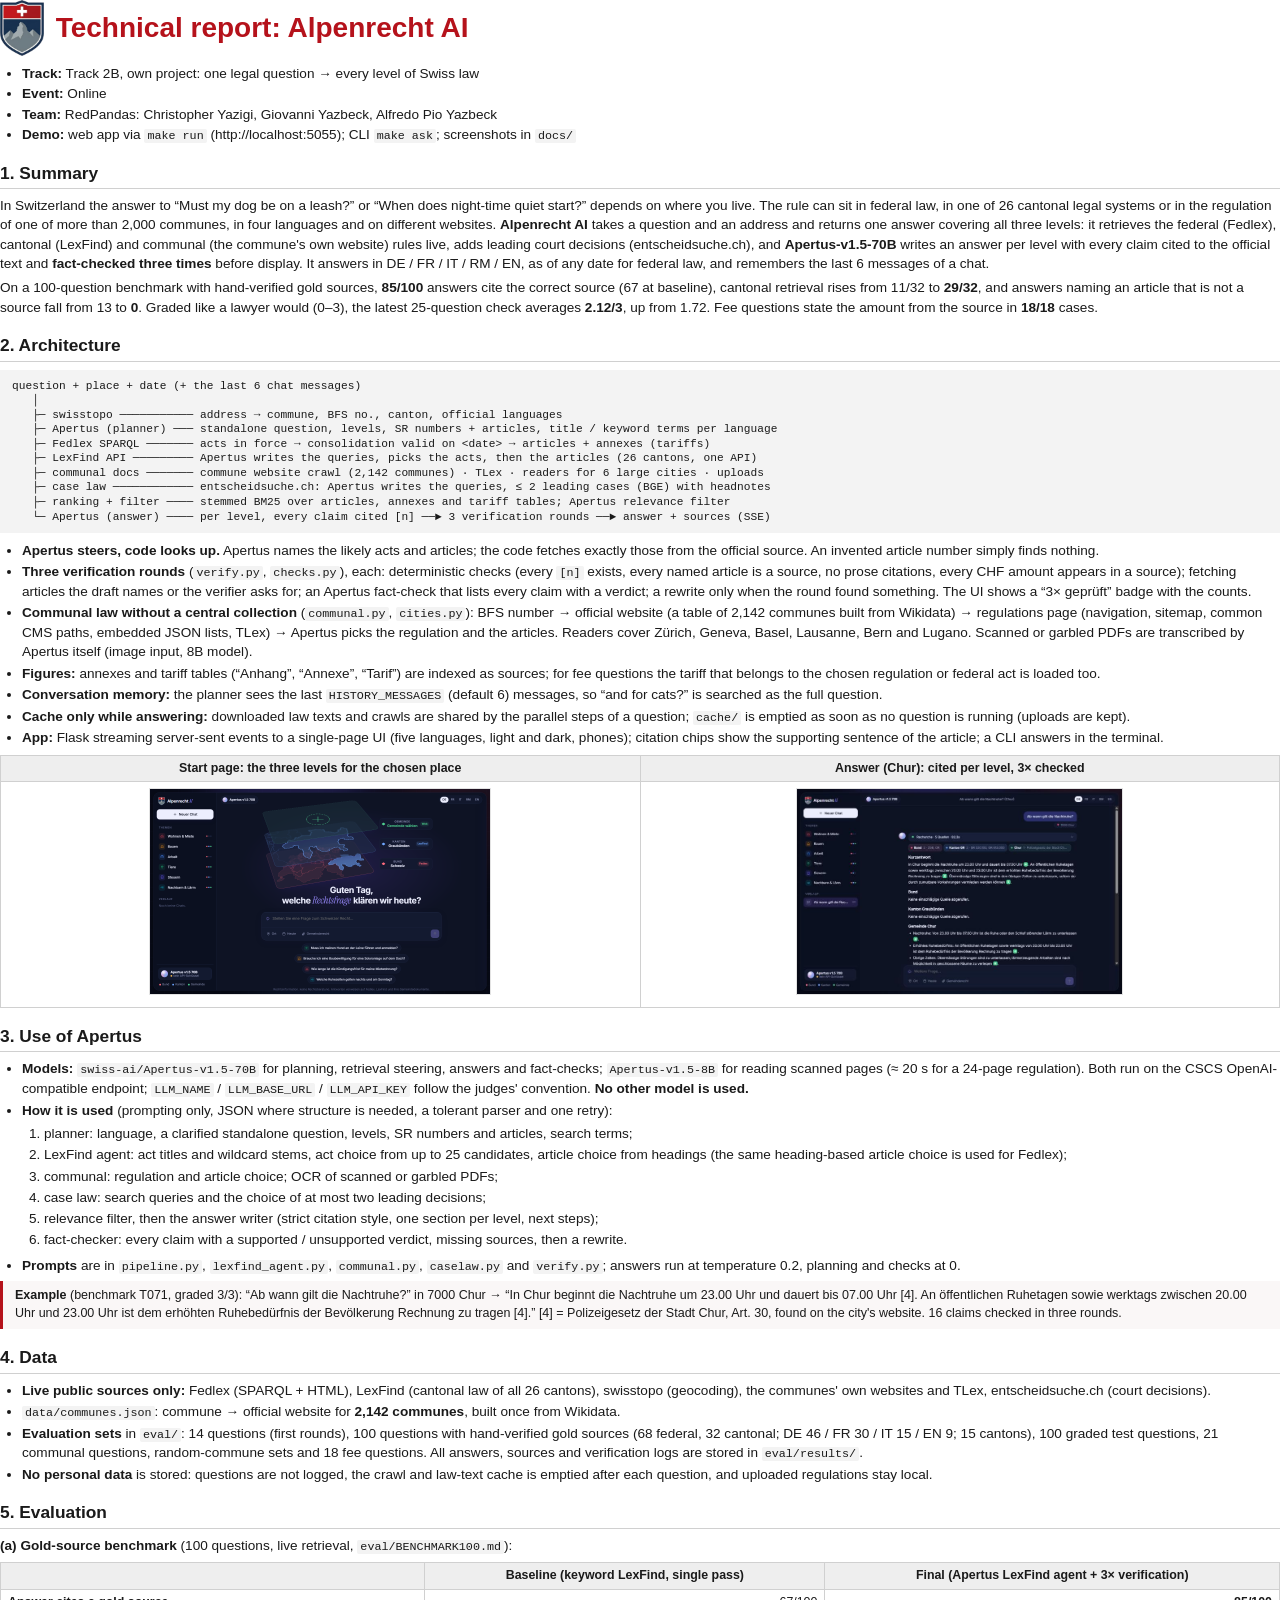
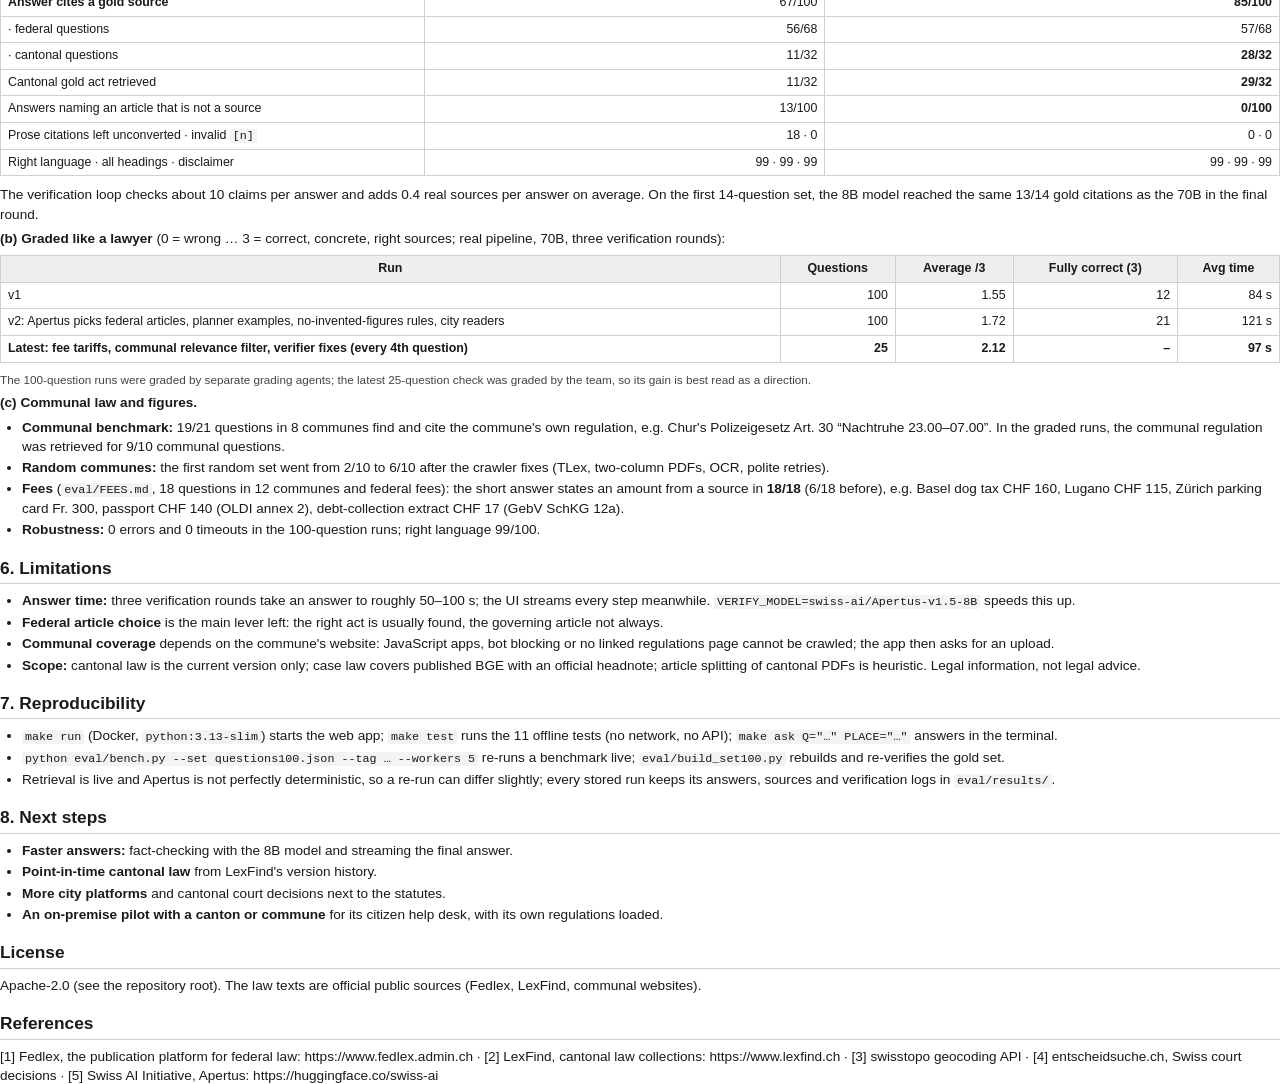
==== track_2b/tools/report.html @ 9eb4d52e "Fees and figures: tariff companions, tariff-item splitting, fee ordinances, amount check; Lugano rea" ====
<!doctype html>
<!-- Source of docs/RedPandas_Alpenrecht_Report.pdf. Rebuild (Edge or Chrome, from track_2b/):
     msedge --headless --no-pdf-header-footer --print-to-pdf=docs/RedPandas_Alpenrecht_Report.pdf tools/report.html -->
<html lang="en">
<head>
<meta charset="utf-8">
<title>Technical report: Alpenrecht AI</title>
<style>
  @page { size: A4; margin: 16mm 17mm 16mm 17mm; }
  :root { --red: #b5121b; --rule: #d0d0d0; --code-bg: #f3f3f3; --head-bg: #eeeeee; }
  html { -webkit-print-color-adjust: exact; print-color-adjust: exact; }
  body { font-family: "Segoe UI", "Open Sans", Arial, sans-serif; font-size: 10.2pt; line-height: 1.42; color: #1a1a1a; margin: 0; }
  h1 { color: var(--red); font-size: 21pt; margin: 0 0 8px; display: flex; align-items: center; gap: 12px; }
  h1 img { height: 56px; }
  h2 { font-size: 13pt; margin: 16px 0 7px; padding-bottom: 3px; border-bottom: 1px solid var(--rule); break-after: avoid; }
  p { margin: 5px 0; }
  ul, ol { margin: 4px 0 6px; padding-left: 22px; }
  li { margin: 2px 0; }
  code { font-family: Consolas, "Cascadia Mono", monospace; font-size: 8.8pt; background: var(--code-bg); padding: 0 3px; border-radius: 2px; }
  pre { font-family: Consolas, "Cascadia Mono", monospace; font-size: 8.4pt; line-height: 1.3; background: var(--code-bg);
        padding: 9px 12px; margin: 8px 0; white-space: pre; break-inside: avoid; }
  table { border-collapse: collapse; width: 100%; margin: 7px 0 9px; font-size: 9.3pt; break-inside: avoid; }
  th, td { border: 1px solid var(--rule); padding: 4px 7px; vertical-align: top; text-align: left; }
  th { background: var(--head-bg); font-weight: 600; text-align: center; }
  td.n { text-align: right; font-variant-numeric: tabular-nums; }
  tr.total td { font-weight: 700; }
  table.shots td { text-align: center; padding: 6px; width: 50%; }
  table.shots img { max-width: 100%; max-height: 205px; border: 1px solid #e3e3e3; }
  .meta li { margin: 1px 0; }
  .small { font-size: 8.8pt; color: #444; }
  .keep { break-inside: avoid; }
  blockquote { margin: 6px 0; padding: 6px 12px; border-left: 3px solid var(--red); background: #faf7f7; font-size: 9.4pt; break-inside: avoid; }
</style>
</head>
<body>

<h1><img src="../src/alpenrecht/web/logo.png" alt="">Technical report: Alpenrecht AI</h1>
<ul class="meta">
  <li><b>Track:</b> Track 2B, own project: one legal question → every level of Swiss law</li>
  <li><b>Event:</b> Online</li>
  <li><b>Team:</b> RedPandas: Christopher Yazigi, Giovanni Yazbeck, Alfredo Pio Yazbeck</li>
  <li><b>Demo:</b> web app via <code>make run</code> (http://localhost:5055); CLI <code>make ask</code>; screenshots in <code>docs/</code></li>
</ul>

<h2>1. Summary</h2>
<p>In Switzerland the answer to “Must my dog be on a leash?” or “When does night-time quiet start?” depends on where
you live. The rule can sit in federal law, in one of 26 cantonal legal systems or in the regulation of one of more than
2,000 communes, in four languages and on different websites. <b>Alpenrecht AI</b> takes a question and an address and
returns one answer covering all three levels: it retrieves the federal (Fedlex), cantonal (LexFind) and communal (the
commune's own website) rules live, adds leading court decisions (entscheidsuche.ch), and <b>Apertus-v1.5-70B</b> writes
an answer per level with every claim cited to the official text and <b>fact-checked three times</b> before display. It
answers in DE / FR / IT / RM / EN, as of any date for federal law, and remembers the last 6 messages of a chat.</p>
<p>On a 100-question benchmark with hand-verified gold sources, <b>85/100</b> answers cite the correct source (67 at
baseline), cantonal retrieval rises from 11/32 to <b>29/32</b>, and answers naming an article that is not a source fall
from 13 to <b>0</b>. Graded like a lawyer would (0–3), the latest 25-question check averages <b>2.12/3</b>, up from 1.72.
Fee questions state the amount from the source in <b>18/18</b> cases.</p>

<h2>2. Architecture</h2>
<pre>question + place + date (+ the last 6 chat messages)
   │
   ├─ swisstopo ─────────── address → commune, BFS no., canton, official languages
   ├─ Apertus (planner) ─── standalone question, levels, SR numbers + articles, title / keyword terms per language
   ├─ Fedlex SPARQL ─────── acts in force → consolidation valid on &lt;date&gt; → articles + annexes (tariffs)
   ├─ LexFind API ───────── Apertus writes the queries, picks the acts, then the articles (26 cantons, one API)
   ├─ communal docs ─────── commune website crawl (2,142 communes) · TLex · readers for 6 large cities · uploads
   ├─ case law ──────────── entscheidsuche.ch: Apertus writes the queries, ≤ 2 leading cases (BGE) with headnotes
   ├─ ranking + filter ──── stemmed BM25 over articles, annexes and tariff tables; Apertus relevance filter
   └─ Apertus (answer) ──── per level, every claim cited [n] ──► 3 verification rounds ──► answer + sources (SSE)</pre>
<ul>
  <li><b>Apertus steers, code looks up.</b> Apertus names the likely acts and articles; the code fetches exactly those
    from the official source. An invented article number simply finds nothing.</li>
  <li><b>Three verification rounds</b> (<code>verify.py</code>, <code>checks.py</code>), each: deterministic checks
    (every <code>[n]</code> exists, every named article is a source, no prose citations, every CHF amount appears in a
    source); fetching articles the draft names or the verifier asks for; an Apertus fact-check that lists every claim with
    a verdict; a rewrite only when the round found something. The UI shows a “3× geprüft” badge with the counts.</li>
  <li><b>Communal law without a central collection</b> (<code>communal.py</code>, <code>cities.py</code>): BFS number →
    official website (a table of 2,142 communes built from Wikidata) → regulations page (navigation, sitemap, common CMS
    paths, embedded JSON lists, TLex) → Apertus picks the regulation and the articles. Readers cover Zürich, Geneva,
    Basel, Lausanne, Bern and Lugano. Scanned or garbled PDFs are transcribed by Apertus itself (image input, 8B model).</li>
  <li><b>Figures:</b> annexes and tariff tables (“Anhang”, “Annexe”, “Tarif”) are indexed as sources; for fee questions
    the tariff that belongs to the chosen regulation or federal act is loaded too.</li>
  <li><b>Conversation memory:</b> the planner sees the last <code>HISTORY_MESSAGES</code> (default 6) messages, so
    “and for cats?” is searched as the full question.</li>
  <li><b>Cache only while answering:</b> downloaded law texts and crawls are shared by the parallel steps of a question;
    <code>cache/</code> is emptied as soon as no question is running (uploads are kept).</li>
  <li><b>App:</b> Flask streaming server-sent events to a single-page UI (five languages, light and dark, phones);
    citation chips show the supporting sentence of the article; a CLI answers in the terminal.</li>
</ul>

<table class="shots">
  <tr><th>Start page: the three levels for the chosen place</th><th>Answer (Chur): cited per level, 3× checked</th></tr>
  <tr><td><img src="../docs/screenshot_home.png" alt="Alpenrecht start page"></td>
      <td><img src="../docs/screenshot_answer.png" alt="Alpenrecht answer for Chur"></td></tr>
</table>

<h2>3. Use of Apertus</h2>
<ul>
  <li><b>Models:</b> <code>swiss-ai/Apertus-v1.5-70B</code> for planning, retrieval steering, answers and
    fact-checks; <code>Apertus-v1.5-8B</code> for reading scanned pages (≈ 20 s for a 24-page regulation). Both run on
    the CSCS OpenAI-compatible endpoint; <code>LLM_NAME</code> / <code>LLM_BASE_URL</code> / <code>LLM_API_KEY</code>
    follow the judges' convention. <b>No other model is used.</b></li>
  <li><b>How it is used</b> (prompting only, JSON where structure is needed, a tolerant parser and one retry):
    <ol>
      <li>planner: language, a clarified standalone question, levels, SR numbers and articles, search terms;</li>
      <li>LexFind agent: act titles and wildcard stems, act choice from up to 25 candidates, article choice from headings
        (the same heading-based article choice is used for Fedlex);</li>
      <li>communal: regulation and article choice; OCR of scanned or garbled PDFs;</li>
      <li>case law: search queries and the choice of at most two leading decisions;</li>
      <li>relevance filter, then the answer writer (strict citation style, one section per level, next steps);</li>
      <li>fact-checker: every claim with a supported / unsupported verdict, missing sources, then a rewrite.</li>
    </ol></li>
  <li><b>Prompts</b> are in <code>pipeline.py</code>, <code>lexfind_agent.py</code>, <code>communal.py</code>,
    <code>caselaw.py</code> and <code>verify.py</code>; answers run at temperature 0.2, planning and checks at 0.</li>
</ul>
<blockquote><b>Example</b> (benchmark T071, graded 3/3): “Ab wann gilt die Nachtruhe?” in 7000 Chur → “In Chur beginnt
die Nachtruhe um 23.00 Uhr und dauert bis 07.00 Uhr [4]. An öffentlichen Ruhetagen sowie werktags zwischen 20.00 Uhr und
23.00 Uhr ist dem erhöhten Ruhebedürfnis der Bevölkerung Rechnung zu tragen [4].” [4] = Polizeigesetz der Stadt Chur,
Art. 30, found on the city's website. 16 claims checked in three rounds.</blockquote>

<h2>4. Data</h2>
<ul>
  <li><b>Live public sources only:</b> Fedlex (SPARQL + HTML), LexFind (cantonal law of all 26 cantons), swisstopo
    (geocoding), the communes' own websites and TLex, entscheidsuche.ch (court decisions).</li>
  <li><code>data/communes.json</code>: commune → official website for <b>2,142 communes</b>, built once from Wikidata.</li>
  <li><b>Evaluation sets</b> in <code>eval/</code>: 14 questions (first rounds), 100 questions with hand-verified gold
    sources (68 federal, 32 cantonal; DE 46 / FR 30 / IT 15 / EN 9; 15 cantons), 100 graded test questions, 21 communal
    questions, random-commune sets and 18 fee questions. All answers, sources and verification logs are stored in
    <code>eval/results/</code>.</li>
  <li><b>No personal data</b> is stored: questions are not logged, the crawl and law-text cache is emptied after each
    question, and uploaded regulations stay local.</li>
</ul>

<h2>5. Evaluation</h2>
<div class="keep"><p class="keep"><b>(a) Gold-source benchmark</b> (100 questions, live retrieval, <code>eval/BENCHMARK100.md</code>):</p>
<table>
  <tr><th></th><th>Baseline (keyword LexFind, single pass)</th><th>Final (Apertus LexFind agent + 3× verification)</th></tr>
  <tr><td><b>Answer cites a gold source</b></td><td class="n">67/100</td><td class="n"><b>85/100</b></td></tr>
  <tr><td>· federal questions</td><td class="n">56/68</td><td class="n">57/68</td></tr>
  <tr><td>· cantonal questions</td><td class="n">11/32</td><td class="n"><b>28/32</b></td></tr>
  <tr><td>Cantonal gold act retrieved</td><td class="n">11/32</td><td class="n"><b>29/32</b></td></tr>
  <tr><td>Answers naming an article that is not a source</td><td class="n">13/100</td><td class="n"><b>0/100</b></td></tr>
  <tr><td>Prose citations left unconverted · invalid <code>[n]</code></td><td class="n">18 · 0</td><td class="n">0 · 0</td></tr>
  <tr><td>Right language · all headings · disclaimer</td><td class="n">99 · 99 · 99</td><td class="n">99 · 99 · 99</td></tr>
</table></div>
<p>The verification loop checks about 10 claims per answer and adds 0.4 real sources per answer on average. On the
first 14-question set, the 8B model reached the same 13/14 gold citations as the 70B in the final round.</p>

<div class="keep"><p class="keep"><b>(b) Graded like a lawyer</b> (0 = wrong … 3 = correct, concrete, right sources; real pipeline,
70B, three verification rounds):</p>
<table>
  <tr><th>Run</th><th>Questions</th><th>Average /3</th><th>Fully correct (3)</th><th>Avg time</th></tr>
  <tr><td>v1</td><td class="n">100</td><td class="n">1.55</td><td class="n">12</td><td class="n">84 s</td></tr>
  <tr><td>v2: Apertus picks federal articles, planner examples, no-invented-figures rules, city readers</td><td class="n">100</td><td class="n">1.72</td><td class="n">21</td><td class="n">121 s</td></tr>
  <tr class="total"><td>Latest: fee tariffs, communal relevance filter, verifier fixes (every 4th question)</td><td class="n">25</td><td class="n">2.12</td><td class="n">–</td><td class="n">97 s</td></tr>
</table></div>
<p class="small">The 100-question runs were graded by separate grading agents; the latest 25-question check was graded
by the team, so its gain is best read as a direction.</p>

<p class="keep"><b>(c) Communal law and figures.</b></p>
<ul>
  <li><b>Communal benchmark:</b> 19/21 questions in 8 communes find and cite the commune's own regulation, e.g.
    Chur's Polizeigesetz Art. 30 “Nachtruhe 23.00–07.00”. In the graded runs, the communal regulation was retrieved
    for 9/10 communal questions.</li>
  <li><b>Random communes:</b> the first random set went from 2/10 to 6/10 after the crawler fixes (TLex, two-column
    PDFs, OCR, polite retries).</li>
  <li><b>Fees</b> (<code>eval/FEES.md</code>, 18 questions in 12 communes and federal fees): the short answer states an
    amount from a source in <b>18/18</b> (6/18 before), e.g. Basel dog tax CHF 160, Lugano CHF 115, Zürich parking card
    Fr. 300, passport CHF 140 (OLDI annex 2), debt-collection extract CHF 17 (GebV SchKG 12a).</li>
  <li><b>Robustness:</b> 0 errors and 0 timeouts in the 100-question runs; right language 99/100.</li>
</ul>

<h2>6. Limitations</h2>
<ul>
  <li><b>Answer time:</b> three verification rounds take an answer to roughly 50–100 s; the UI streams every step
    meanwhile. <code>VERIFY_MODEL=swiss-ai/Apertus-v1.5-8B</code> speeds this up.</li>
  <li><b>Federal article choice</b> is the main lever left: the right act is usually found, the governing article not
    always.</li>
  <li><b>Communal coverage</b> depends on the commune's website: JavaScript apps, bot blocking or no linked regulations
    page cannot be crawled; the app then asks for an upload.</li>
  <li><b>Scope:</b> cantonal law is the current version only; case law covers published BGE with an official headnote;
    article splitting of cantonal PDFs is heuristic. Legal information, not legal advice.</li>
</ul>

<h2>7. Reproducibility</h2>
<ul>
  <li><code>make run</code> (Docker, <code>python:3.13-slim</code>) starts the web app; <code>make test</code> runs the
    11 offline tests (no network, no API); <code>make ask Q="…" PLACE="…"</code> answers in the terminal.</li>
  <li><code>python eval/bench.py --set questions100.json --tag … --workers 5</code> re-runs a benchmark live;
    <code>eval/build_set100.py</code> rebuilds and re-verifies the gold set.</li>
  <li>Retrieval is live and Apertus is not perfectly deterministic, so a re-run can differ slightly; every stored run
    keeps its answers, sources and verification logs in <code>eval/results/</code>.</li>
</ul>

<h2>8. Next steps</h2>
<ul>
  <li><b>Faster answers:</b> fact-checking with the 8B model and streaming the final answer.</li>
  <li><b>Point-in-time cantonal law</b> from LexFind's version history.</li>
  <li><b>More city platforms</b> and cantonal court decisions next to the statutes.</li>
  <li><b>An on-premise pilot with a canton or commune</b> for its citizen help desk, with its own regulations loaded.</li>
</ul>

<h2>License</h2>
<p>Apache-2.0 (see the repository root). The law texts are official public sources (Fedlex, LexFind, communal websites).</p>

<h2>References</h2>
<p>[1] Fedlex, the publication platform for federal law: https://www.fedlex.admin.ch · [2] LexFind, cantonal law
collections: https://www.lexfind.ch · [3] swisstopo geocoding API · [4] entscheidsuche.ch, Swiss court decisions ·
[5] Swiss AI Initiative, Apertus: https://huggingface.co/swiss-ai</p>

</body>
</html>
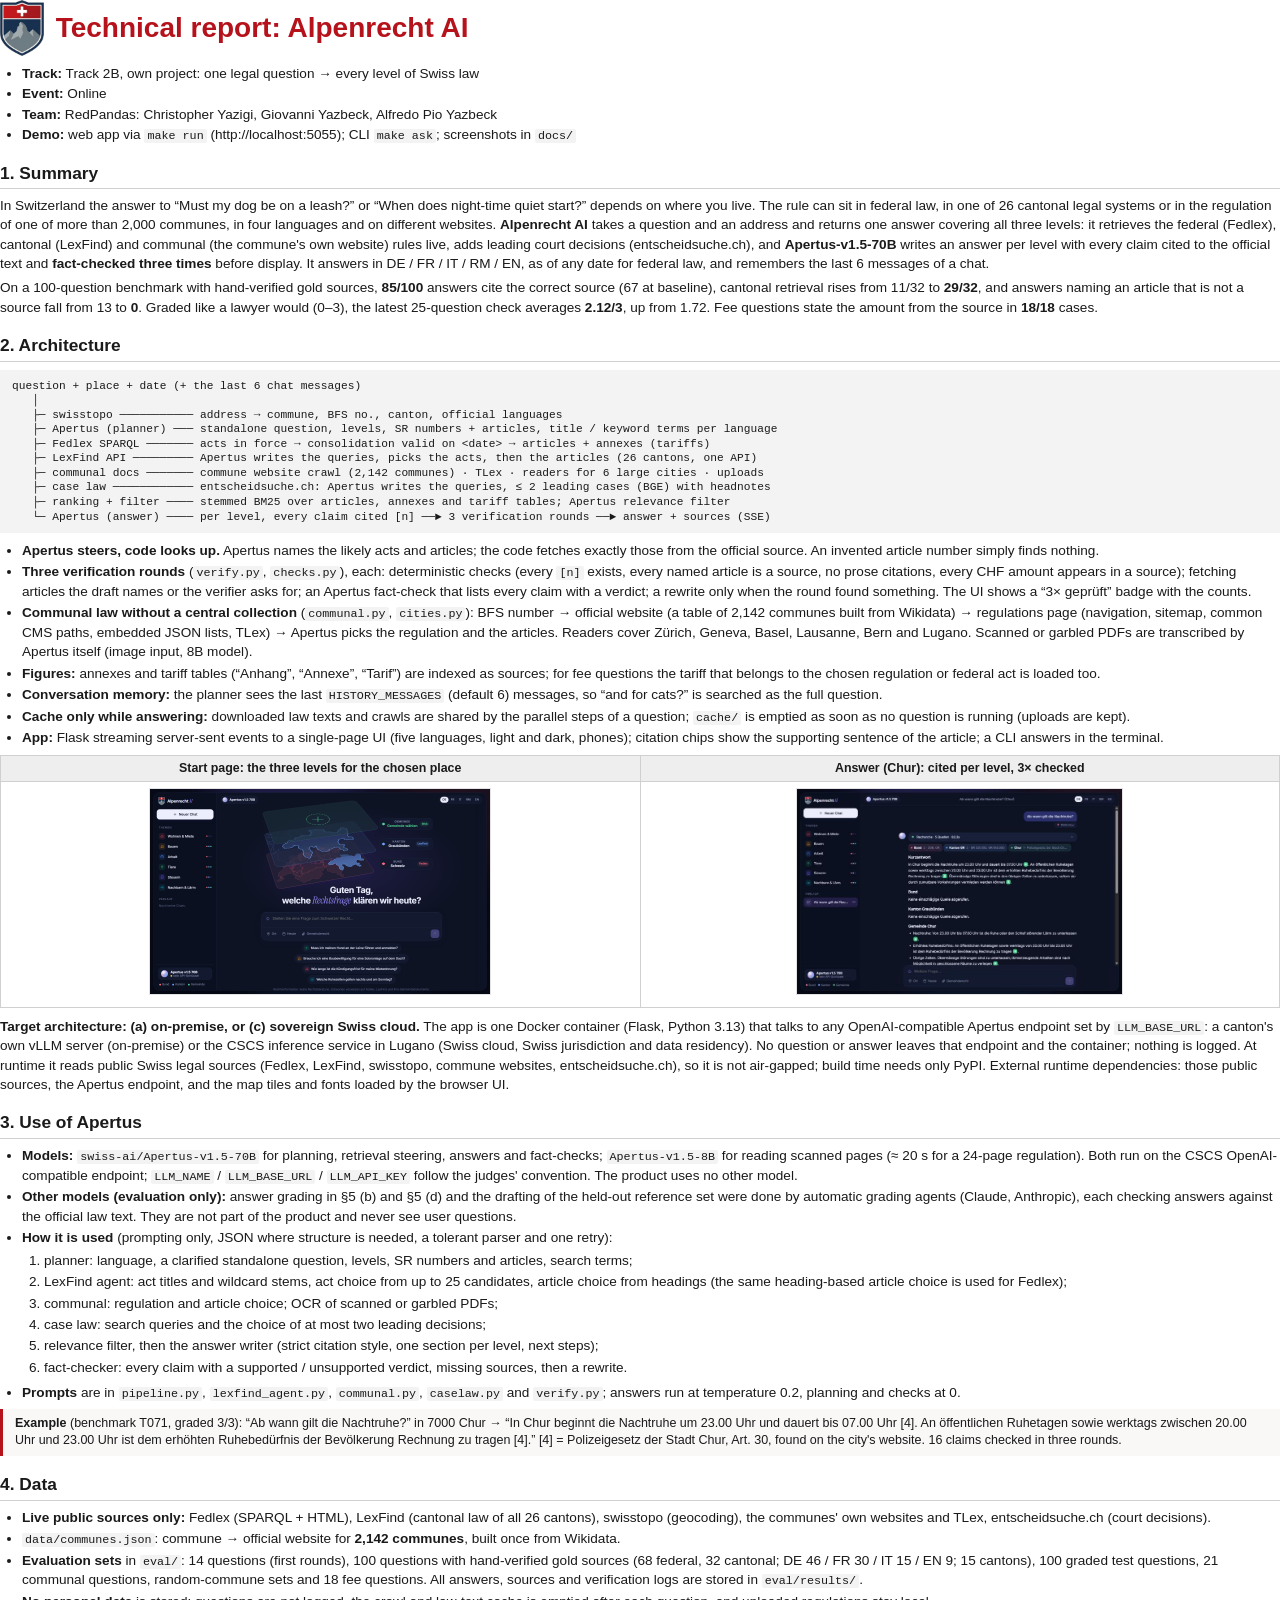
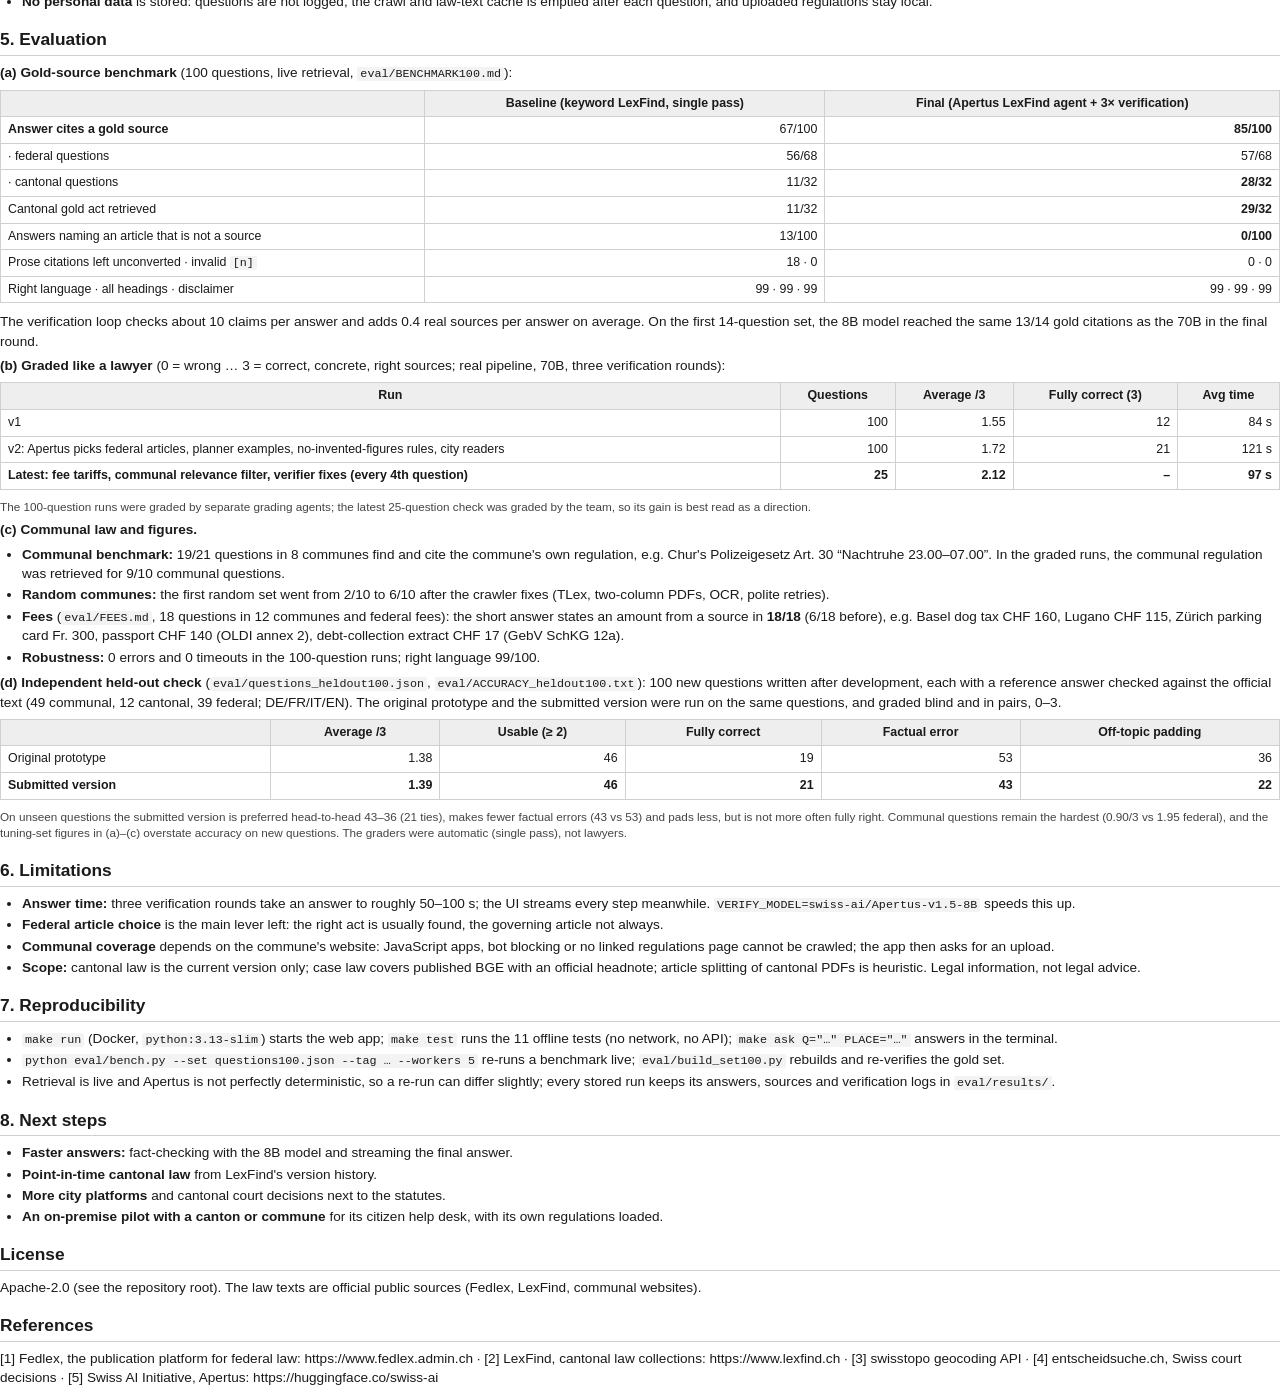
==== commit 789dcf19: "Align with the Hack Apertus template: technical_report.md, RedPandas_Report.pdf, docs/ - technical_r" ====
--- a/track_2b/tools/report.html
+++ b/track_2b/tools/report.html
@@ -93,12 +93,23 @@
       <td><img src="../docs/screenshot_answer.png" alt="Alpenrecht answer for Chur"></td></tr>
 </table>
 
+<p class="keep"><b>Target architecture: (a) on-premise, or (c) sovereign Swiss cloud.</b> The app is one Docker container
+(Flask, Python 3.13) that talks to any OpenAI-compatible Apertus endpoint set by <code>LLM_BASE_URL</code>: a canton's own
+vLLM server (on-premise) or the CSCS inference service in Lugano (Swiss cloud, Swiss jurisdiction and data residency).
+No question or answer leaves that endpoint and the container; nothing is logged. At runtime it reads public Swiss
+legal sources (Fedlex, LexFind, swisstopo, commune websites, entscheidsuche.ch), so it is not air-gapped; build time
+needs only PyPI. External runtime dependencies: those public sources, the Apertus endpoint, and the map tiles and fonts
+loaded by the browser UI.</p>
+
 <h2>3. Use of Apertus</h2>
 <ul>
   <li><b>Models:</b> <code>swiss-ai/Apertus-v1.5-70B</code> for planning, retrieval steering, answers and
     fact-checks; <code>Apertus-v1.5-8B</code> for reading scanned pages (≈ 20 s for a 24-page regulation). Both run on
     the CSCS OpenAI-compatible endpoint; <code>LLM_NAME</code> / <code>LLM_BASE_URL</code> / <code>LLM_API_KEY</code>
-    follow the judges' convention. <b>No other model is used.</b></li>
+    follow the judges' convention. The product uses no other model.</li>
+  <li><b>Other models (evaluation only):</b> answer grading in §5 (b) and §5 (d) and the drafting of the held-out
+    reference set were done by automatic grading agents (Claude, Anthropic), each checking answers against the official
+    law text. They are not part of the product and never see user questions.</li>
   <li><b>How it is used</b> (prompting only, JSON where structure is needed, a tolerant parser and one retry):
     <ol>
       <li>planner: language, a clarified standalone question, levels, SR numbers and articles, search terms;</li>
@@ -169,6 +180,20 @@
   <li><b>Robustness:</b> 0 errors and 0 timeouts in the 100-question runs; right language 99/100.</li>
 </ul>
 
+<div class="keep"><p class="keep"><b>(d) Independent held-out check</b> (<code>eval/questions_heldout100.json</code>,
+<code>eval/ACCURACY_heldout100.txt</code>): 100 new questions written after development, each with a reference answer
+checked against the official text (49 communal, 12 cantonal, 39 federal; DE/FR/IT/EN). The original prototype and the
+submitted version were run on the same questions, and graded blind and in pairs, 0–3.</p>
+<table>
+  <tr><th></th><th>Average /3</th><th>Usable (≥ 2)</th><th>Fully correct</th><th>Factual error</th><th>Off-topic padding</th></tr>
+  <tr><td>Original prototype</td><td class="n">1.38</td><td class="n">46</td><td class="n">19</td><td class="n">53</td><td class="n">36</td></tr>
+  <tr class="total"><td>Submitted version</td><td class="n">1.39</td><td class="n">46</td><td class="n">21</td><td class="n">43</td><td class="n">22</td></tr>
+</table></div>
+<p class="small">On unseen questions the submitted version is preferred head-to-head 43–36 (21 ties), makes fewer factual
+errors (43 vs 53) and pads less, but is not more often fully right. Communal questions remain the hardest (0.90/3 vs
+1.95 federal), and the tuning-set figures in (a)–(c) overstate accuracy on new questions. The graders were automatic
+(single pass), not lawyers.</p>
+
 <h2>6. Limitations</h2>
 <ul>
   <li><b>Answer time:</b> three verification rounds take an answer to roughly 50–100 s; the UI streams every step
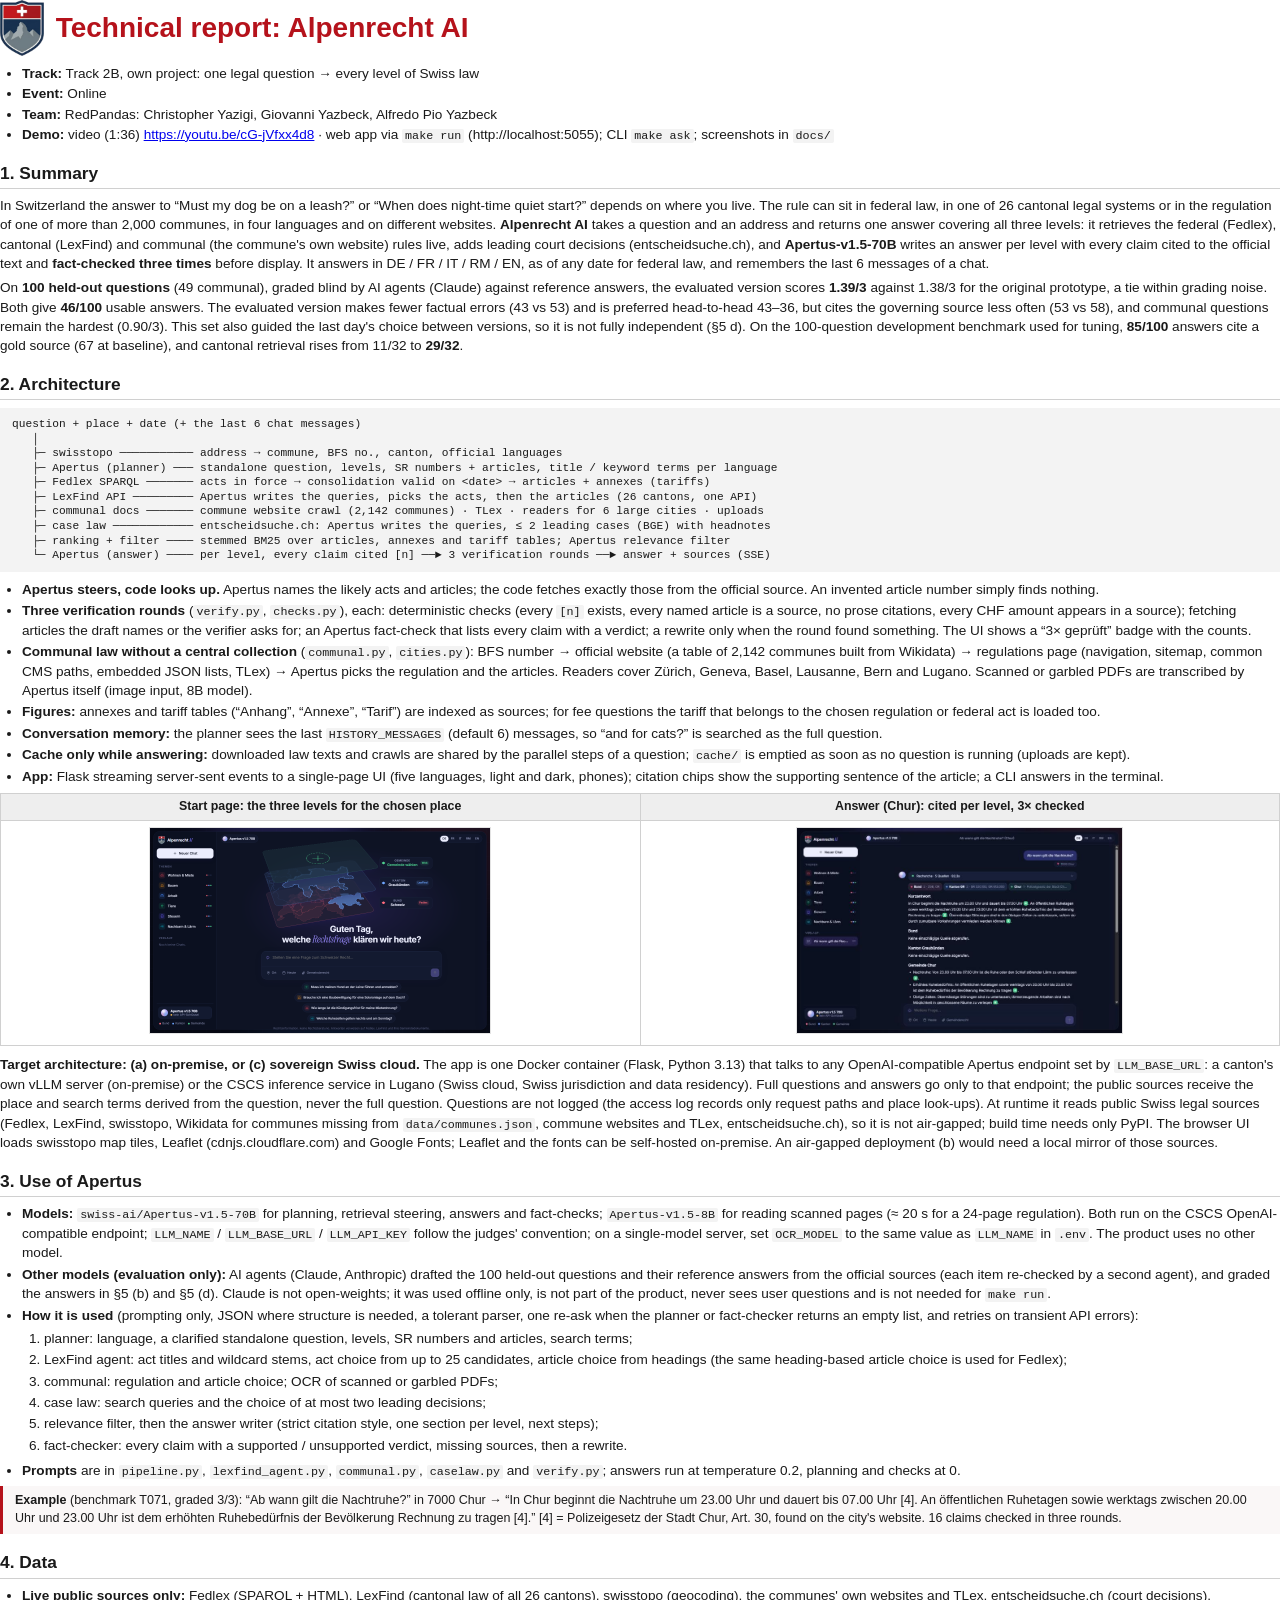
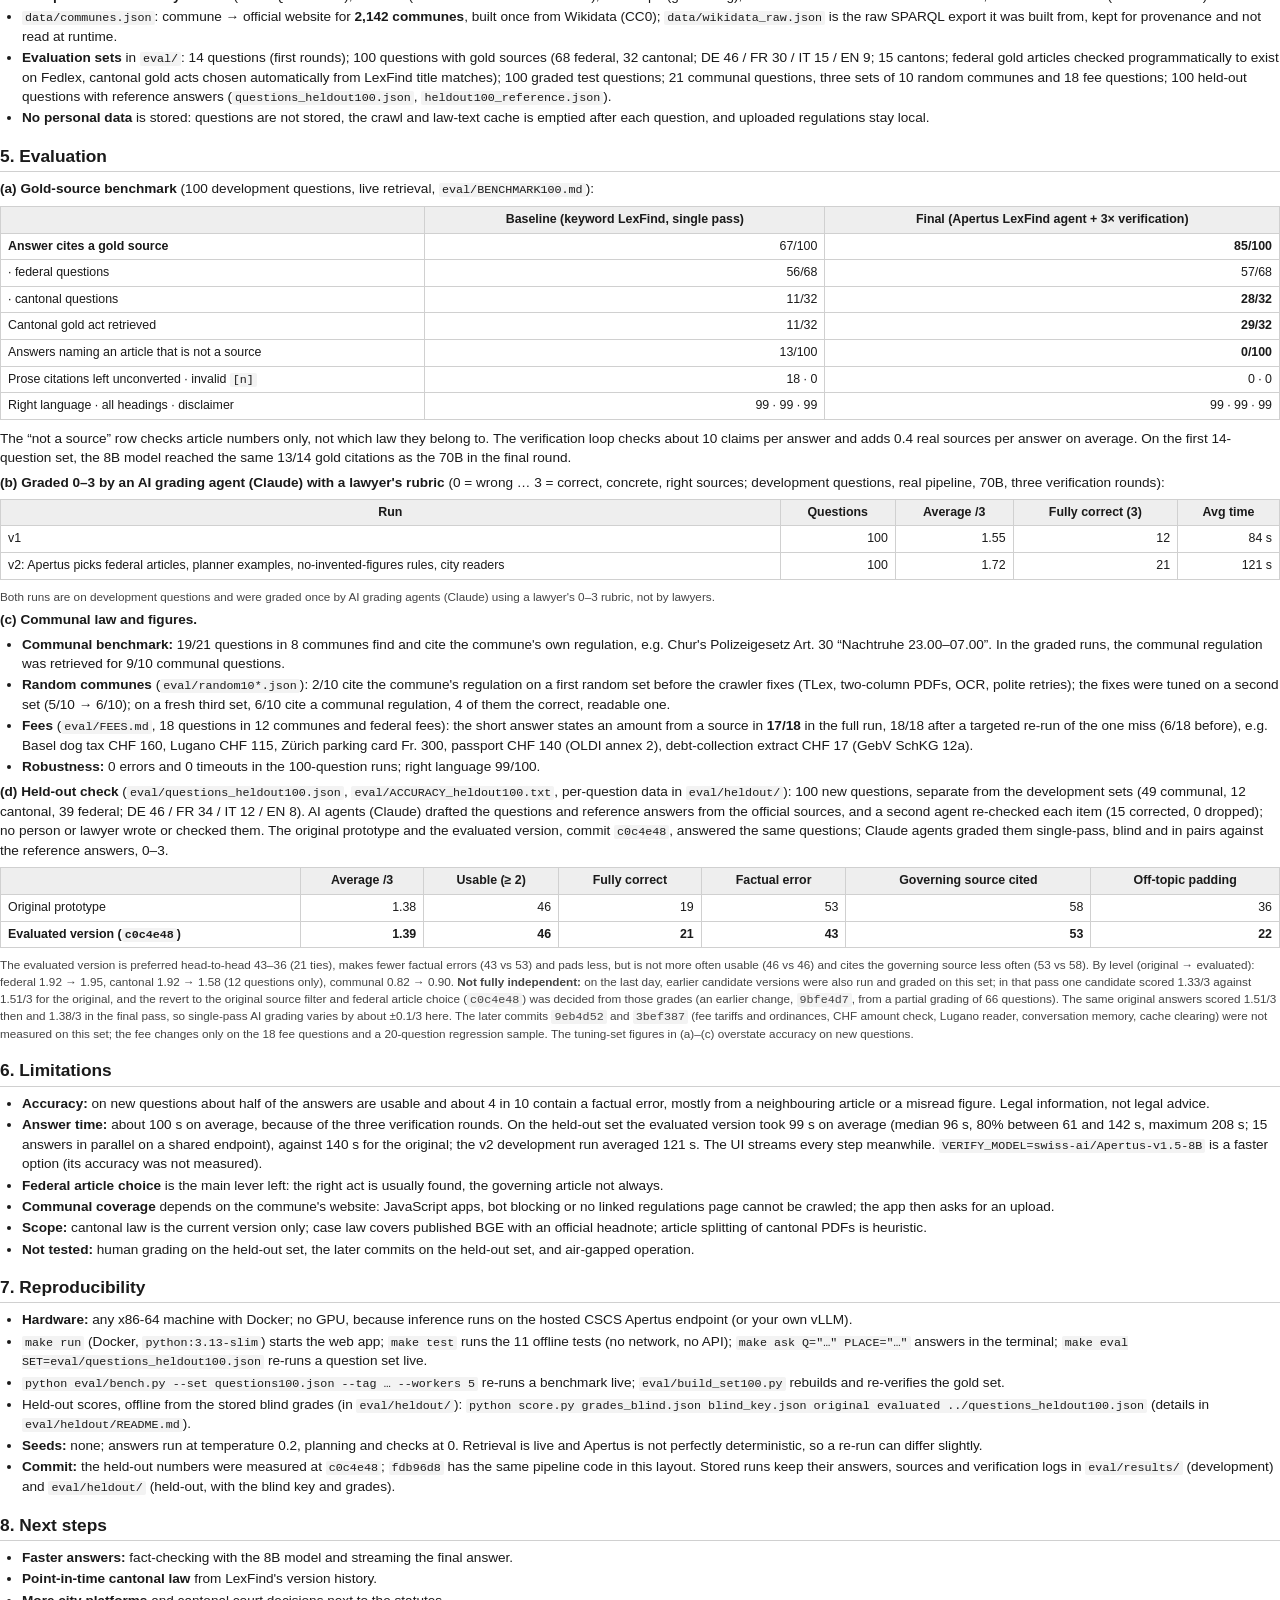
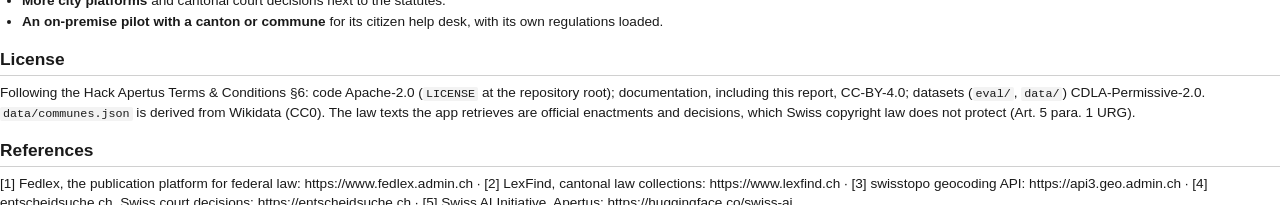
==== commit 310f1fda: "Final audit: template-complete report, honest evaluation, cleanup and build hardening Report (techni" ====
--- a/track_2b/tools/report.html
+++ b/track_2b/tools/report.html
@@ -1,6 +1,7 @@
 <!doctype html>
-<!-- Source of docs/RedPandas_Alpenrecht_Report.pdf. Rebuild (Edge or Chrome, from track_2b/):
-     msedge --headless --no-pdf-header-footer --print-to-pdf=docs/RedPandas_Alpenrecht_Report.pdf tools/report.html -->
+<!-- Source of RedPandas_Report.pdf (in track_2b/). Rebuild from track_2b/ with Edge or Chrome, absolute paths:
+     PowerShell: msedge --headless --no-pdf-header-footer --print-to-pdf="$PWD\RedPandas_Report.pdf" "$PWD\tools\report.html"
+     cmd:        msedge --headless --no-pdf-header-footer --print-to-pdf="%CD%\RedPandas_Report.pdf" "%CD%\tools\report.html" -->
 <html lang="en">
 <head>
 <meta charset="utf-8">
@@ -39,7 +40,7 @@
   <li><b>Track:</b> Track 2B, own project: one legal question → every level of Swiss law</li>
   <li><b>Event:</b> Online</li>
   <li><b>Team:</b> RedPandas: Christopher Yazigi, Giovanni Yazbeck, Alfredo Pio Yazbeck</li>
-  <li><b>Demo:</b> web app via <code>make run</code> (http://localhost:5055); CLI <code>make ask</code>; screenshots in <code>docs/</code></li>
+  <li><b>Demo:</b> video (1:36) <a href="https://youtu.be/cG-jVfxx4d8">https://youtu.be/cG-jVfxx4d8</a> · web app via <code>make run</code> (http://localhost:5055); CLI <code>make ask</code>; screenshots in <code>docs/</code></li>
 </ul>
 
 <h2>1. Summary</h2>
@@ -50,10 +51,13 @@
 commune's own website) rules live, adds leading court decisions (entscheidsuche.ch), and <b>Apertus-v1.5-70B</b> writes
 an answer per level with every claim cited to the official text and <b>fact-checked three times</b> before display. It
 answers in DE / FR / IT / RM / EN, as of any date for federal law, and remembers the last 6 messages of a chat.</p>
-<p>On a 100-question benchmark with hand-verified gold sources, <b>85/100</b> answers cite the correct source (67 at
-baseline), cantonal retrieval rises from 11/32 to <b>29/32</b>, and answers naming an article that is not a source fall
-from 13 to <b>0</b>. Graded like a lawyer would (0–3), the latest 25-question check averages <b>2.12/3</b>, up from 1.72.
-Fee questions state the amount from the source in <b>18/18</b> cases.</p>
+<p>On <b>100 held-out questions</b> (49 communal), graded blind by AI agents (Claude) against reference answers, the
+evaluated version scores <b>1.39/3</b> against 1.38/3 for the original prototype, a tie within grading noise. Both give
+<b>46/100</b> usable answers. The evaluated version makes fewer factual errors (43 vs 53) and is preferred head-to-head
+43–36, but cites the governing source less often (53 vs 58), and communal questions remain the hardest (0.90/3). This
+set also guided the last day's choice between versions, so it is not fully independent (§5 d). On the 100-question
+development benchmark used for tuning, <b>85/100</b> answers cite a gold source (67 at baseline), and cantonal
+retrieval rises from 11/32 to <b>29/32</b>.</p>
 
 <h2>2. Architecture</h2>
 <pre>question + place + date (+ the last 6 chat messages)
@@ -96,21 +100,27 @@
 <p class="keep"><b>Target architecture: (a) on-premise, or (c) sovereign Swiss cloud.</b> The app is one Docker container
 (Flask, Python 3.13) that talks to any OpenAI-compatible Apertus endpoint set by <code>LLM_BASE_URL</code>: a canton's own
 vLLM server (on-premise) or the CSCS inference service in Lugano (Swiss cloud, Swiss jurisdiction and data residency).
-No question or answer leaves that endpoint and the container; nothing is logged. At runtime it reads public Swiss
-legal sources (Fedlex, LexFind, swisstopo, commune websites, entscheidsuche.ch), so it is not air-gapped; build time
-needs only PyPI. External runtime dependencies: those public sources, the Apertus endpoint, and the map tiles and fonts
-loaded by the browser UI.</p>
+Full questions and answers go only to that endpoint; the public sources receive the place and search terms derived
+from the question, never the full question. Questions are not logged (the access log records only request paths and
+place look-ups). At runtime it reads public Swiss legal sources (Fedlex, LexFind, swisstopo, Wikidata for communes
+missing from <code>data/communes.json</code>, commune websites and TLex, entscheidsuche.ch), so it is not air-gapped;
+build time needs only PyPI. The browser UI loads swisstopo map tiles, Leaflet (cdnjs.cloudflare.com) and Google Fonts;
+Leaflet and the fonts can be self-hosted on-premise. An air-gapped deployment (b) would need a local mirror of those
+sources.</p>
 
 <h2>3. Use of Apertus</h2>
 <ul>
   <li><b>Models:</b> <code>swiss-ai/Apertus-v1.5-70B</code> for planning, retrieval steering, answers and
     fact-checks; <code>Apertus-v1.5-8B</code> for reading scanned pages (≈ 20 s for a 24-page regulation). Both run on
     the CSCS OpenAI-compatible endpoint; <code>LLM_NAME</code> / <code>LLM_BASE_URL</code> / <code>LLM_API_KEY</code>
-    follow the judges' convention. The product uses no other model.</li>
-  <li><b>Other models (evaluation only):</b> answer grading in §5 (b) and §5 (d) and the drafting of the held-out
-    reference set were done by automatic grading agents (Claude, Anthropic), each checking answers against the official
-    law text. They are not part of the product and never see user questions.</li>
-  <li><b>How it is used</b> (prompting only, JSON where structure is needed, a tolerant parser and one retry):
+    follow the judges' convention; on a single-model server, set <code>OCR_MODEL</code> to the same value as
+    <code>LLM_NAME</code> in <code>.env</code>. The product uses no other model.</li>
+  <li><b>Other models (evaluation only):</b> AI agents (Claude, Anthropic) drafted the 100 held-out questions and their
+    reference answers from the official sources (each item re-checked by a second agent), and graded the answers in
+    §5 (b) and §5 (d). Claude is not open-weights; it was used offline only, is not part of the product, never sees
+    user questions and is not needed for <code>make run</code>.</li>
+  <li><b>How it is used</b> (prompting only, JSON where structure is needed, a tolerant parser, one re-ask when the
+    planner or fact-checker returns an empty list, and retries on transient API errors):
     <ol>
       <li>planner: language, a clarified standalone question, levels, SR numbers and articles, search terms;</li>
       <li>LexFind agent: act titles and wildcard stems, act choice from up to 25 candidates, article choice from headings
@@ -132,17 +142,20 @@
 <ul>
   <li><b>Live public sources only:</b> Fedlex (SPARQL + HTML), LexFind (cantonal law of all 26 cantons), swisstopo
     (geocoding), the communes' own websites and TLex, entscheidsuche.ch (court decisions).</li>
-  <li><code>data/communes.json</code>: commune → official website for <b>2,142 communes</b>, built once from Wikidata.</li>
-  <li><b>Evaluation sets</b> in <code>eval/</code>: 14 questions (first rounds), 100 questions with hand-verified gold
-    sources (68 federal, 32 cantonal; DE 46 / FR 30 / IT 15 / EN 9; 15 cantons), 100 graded test questions, 21 communal
-    questions, random-commune sets and 18 fee questions. All answers, sources and verification logs are stored in
-    <code>eval/results/</code>.</li>
-  <li><b>No personal data</b> is stored: questions are not logged, the crawl and law-text cache is emptied after each
+  <li><code>data/communes.json</code>: commune → official website for <b>2,142 communes</b>, built once from Wikidata
+    (CC0); <code>data/wikidata_raw.json</code> is the raw SPARQL export it was built from, kept for provenance and not
+    read at runtime.</li>
+  <li><b>Evaluation sets</b> in <code>eval/</code>: 14 questions (first rounds); 100 questions with gold sources (68
+    federal, 32 cantonal; DE 46 / FR 30 / IT 15 / EN 9; 15 cantons; federal gold articles checked programmatically to
+    exist on Fedlex, cantonal gold acts chosen automatically from LexFind title matches); 100 graded test questions; 21
+    communal questions, three sets of 10 random communes and 18 fee questions; 100 held-out questions with reference answers (<code>questions_heldout100.json</code>,
+    <code>heldout100_reference.json</code>).</li>
+  <li><b>No personal data</b> is stored: questions are not stored, the crawl and law-text cache is emptied after each
     question, and uploaded regulations stay local.</li>
 </ul>
 
 <h2>5. Evaluation</h2>
-<div class="keep"><p class="keep"><b>(a) Gold-source benchmark</b> (100 questions, live retrieval, <code>eval/BENCHMARK100.md</code>):</p>
+<div class="keep"><p class="keep"><b>(a) Gold-source benchmark</b> (100 development questions, live retrieval, <code>eval/BENCHMARK100.md</code>):</p>
 <table>
   <tr><th></th><th>Baseline (keyword LexFind, single pass)</th><th>Final (Apertus LexFind agent + 3× verification)</th></tr>
   <tr><td><b>Answer cites a gold source</b></td><td class="n">67/100</td><td class="n"><b>85/100</b></td></tr>
@@ -153,67 +166,94 @@
   <tr><td>Prose citations left unconverted · invalid <code>[n]</code></td><td class="n">18 · 0</td><td class="n">0 · 0</td></tr>
   <tr><td>Right language · all headings · disclaimer</td><td class="n">99 · 99 · 99</td><td class="n">99 · 99 · 99</td></tr>
 </table></div>
-<p>The verification loop checks about 10 claims per answer and adds 0.4 real sources per answer on average. On the
-first 14-question set, the 8B model reached the same 13/14 gold citations as the 70B in the final round.</p>
-
-<div class="keep"><p class="keep"><b>(b) Graded like a lawyer</b> (0 = wrong … 3 = correct, concrete, right sources; real pipeline,
-70B, three verification rounds):</p>
+<p>The “not a source” row checks article numbers only, not which law they belong to. The verification loop checks
+about 10 claims per answer and adds 0.4 real sources per answer on average. On the first 14-question set, the 8B
+model reached the same 13/14 gold citations as the 70B in the final round.</p>
+
+<div class="keep"><p class="keep"><b>(b) Graded 0–3 by an AI grading agent (Claude) with a lawyer's rubric</b> (0 = wrong … 3 =
+correct, concrete, right sources; development questions, real pipeline, 70B, three verification rounds):</p>
 <table>
   <tr><th>Run</th><th>Questions</th><th>Average /3</th><th>Fully correct (3)</th><th>Avg time</th></tr>
   <tr><td>v1</td><td class="n">100</td><td class="n">1.55</td><td class="n">12</td><td class="n">84 s</td></tr>
   <tr><td>v2: Apertus picks federal articles, planner examples, no-invented-figures rules, city readers</td><td class="n">100</td><td class="n">1.72</td><td class="n">21</td><td class="n">121 s</td></tr>
-  <tr class="total"><td>Latest: fee tariffs, communal relevance filter, verifier fixes (every 4th question)</td><td class="n">25</td><td class="n">2.12</td><td class="n">–</td><td class="n">97 s</td></tr>
 </table></div>
-<p class="small">The 100-question runs were graded by separate grading agents; the latest 25-question check was graded
-by the team, so its gain is best read as a direction.</p>
+<p class="small">Both runs are on development questions and were graded once by AI grading agents (Claude) using a
+lawyer's 0–3 rubric, not by lawyers.</p>
 
 <p class="keep"><b>(c) Communal law and figures.</b></p>
 <ul>
   <li><b>Communal benchmark:</b> 19/21 questions in 8 communes find and cite the commune's own regulation, e.g.
     Chur's Polizeigesetz Art. 30 “Nachtruhe 23.00–07.00”. In the graded runs, the communal regulation was retrieved
     for 9/10 communal questions.</li>
-  <li><b>Random communes:</b> the first random set went from 2/10 to 6/10 after the crawler fixes (TLex, two-column
-    PDFs, OCR, polite retries).</li>
+  <li><b>Random communes</b> (<code>eval/random10*.json</code>): 2/10 cite the commune's regulation on a first random
+    set before the crawler fixes (TLex, two-column PDFs, OCR, polite retries); the fixes were tuned on a second set
+    (5/10 → 6/10); on a fresh third set, 6/10 cite a communal regulation, 4 of them the correct, readable one.</li>
   <li><b>Fees</b> (<code>eval/FEES.md</code>, 18 questions in 12 communes and federal fees): the short answer states an
-    amount from a source in <b>18/18</b> (6/18 before), e.g. Basel dog tax CHF 160, Lugano CHF 115, Zürich parking card
+    amount from a source in <b>17/18</b> in the full run, 18/18 after a targeted re-run of the one miss (6/18 before), e.g. Basel dog tax CHF 160, Lugano CHF 115, Zürich parking card
     Fr. 300, passport CHF 140 (OLDI annex 2), debt-collection extract CHF 17 (GebV SchKG 12a).</li>
   <li><b>Robustness:</b> 0 errors and 0 timeouts in the 100-question runs; right language 99/100.</li>
 </ul>
 
-<div class="keep"><p class="keep"><b>(d) Independent held-out check</b> (<code>eval/questions_heldout100.json</code>,
-<code>eval/ACCURACY_heldout100.txt</code>): 100 new questions written after development, each with a reference answer
-checked against the official text (49 communal, 12 cantonal, 39 federal; DE/FR/IT/EN). The original prototype and the
-submitted version were run on the same questions, and graded blind and in pairs, 0–3.</p>
+<div class="keep"><p class="keep"><b>(d) Held-out check</b> (<code>eval/questions_heldout100.json</code>,
+<code>eval/ACCURACY_heldout100.txt</code>, per-question data in <code>eval/heldout/</code>): 100 new questions, separate
+from the development sets (49 communal, 12 cantonal, 39 federal; DE 46 / FR 34 / IT 12 / EN 8). AI agents (Claude)
+drafted the questions and reference answers from the official sources, and a second agent re-checked each item (15
+corrected, 0 dropped); no person or lawyer wrote or checked them. The original prototype and the evaluated version,
+commit <code>c0c4e48</code>, answered the same questions; Claude agents graded them single-pass, blind and in pairs
+against the reference answers, 0–3.</p>
 <table>
-  <tr><th></th><th>Average /3</th><th>Usable (≥ 2)</th><th>Fully correct</th><th>Factual error</th><th>Off-topic padding</th></tr>
-  <tr><td>Original prototype</td><td class="n">1.38</td><td class="n">46</td><td class="n">19</td><td class="n">53</td><td class="n">36</td></tr>
-  <tr class="total"><td>Submitted version</td><td class="n">1.39</td><td class="n">46</td><td class="n">21</td><td class="n">43</td><td class="n">22</td></tr>
+  <tr><th></th><th>Average /3</th><th>Usable (≥ 2)</th><th>Fully correct</th><th>Factual error</th><th>Governing source cited</th><th>Off-topic padding</th></tr>
+  <tr><td>Original prototype</td><td class="n">1.38</td><td class="n">46</td><td class="n">19</td><td class="n">53</td><td class="n">58</td><td class="n">36</td></tr>
+  <tr class="total"><td>Evaluated version (<code>c0c4e48</code>)</td><td class="n">1.39</td><td class="n">46</td><td class="n">21</td><td class="n">43</td><td class="n">53</td><td class="n">22</td></tr>
 </table></div>
-<p class="small">On unseen questions the submitted version is preferred head-to-head 43–36 (21 ties), makes fewer factual
-errors (43 vs 53) and pads less, but is not more often fully right. Communal questions remain the hardest (0.90/3 vs
-1.95 federal), and the tuning-set figures in (a)–(c) overstate accuracy on new questions. The graders were automatic
-(single pass), not lawyers.</p>
+<p class="small">The evaluated version is preferred head-to-head 43–36 (21 ties), makes fewer factual errors (43 vs 53)
+and pads less, but is not more often usable (46 vs 46) and cites the governing source less often (53 vs 58). By level
+(original → evaluated): federal 1.92 → 1.95, cantonal 1.92 → 1.58 (12 questions only), communal 0.82 → 0.90.
+<b>Not fully independent:</b> on the last day, earlier candidate versions were also run and graded on this set; in that
+pass one candidate scored 1.33/3 against 1.51/3 for the original, and the revert to the original source filter and
+federal article choice (<code>c0c4e48</code>) was decided from those grades (an earlier change, <code>9bfe4d7</code>,
+from a partial grading of 66 questions). The same original answers scored 1.51/3 then and 1.38/3 in the final pass, so
+single-pass AI grading varies by about ±0.1/3 here. The later commits <code>9eb4d52</code> and <code>3bef387</code>
+(fee tariffs and ordinances, CHF amount check, Lugano reader, conversation memory, cache clearing) were not measured
+on this set; the fee changes only on the 18 fee questions and a 20-question regression sample. The tuning-set figures in (a)–(c) overstate accuracy on new
+questions.</p>
 
 <h2>6. Limitations</h2>
 <ul>
-  <li><b>Answer time:</b> three verification rounds take an answer to roughly 50–100 s; the UI streams every step
-    meanwhile. <code>VERIFY_MODEL=swiss-ai/Apertus-v1.5-8B</code> speeds this up.</li>
+  <li><b>Accuracy:</b> on new questions about half of the answers are usable and about 4 in 10 contain a factual error,
+    mostly from a neighbouring article or a misread figure. Legal information, not legal advice.</li>
+  <li><b>Answer time:</b> about 100 s on average, because of the three verification rounds. On the held-out set the
+    evaluated version took 99 s on average (median 96 s, 80% between 61 and 142 s, maximum 208 s; 15 answers in parallel
+    on a shared endpoint), against 140 s for the original; the v2 development run averaged 121 s. The UI streams every
+    step meanwhile. <code>VERIFY_MODEL=swiss-ai/Apertus-v1.5-8B</code> is a faster option (its accuracy was not
+    measured).</li>
   <li><b>Federal article choice</b> is the main lever left: the right act is usually found, the governing article not
     always.</li>
   <li><b>Communal coverage</b> depends on the commune's website: JavaScript apps, bot blocking or no linked regulations
     page cannot be crawled; the app then asks for an upload.</li>
   <li><b>Scope:</b> cantonal law is the current version only; case law covers published BGE with an official headnote;
-    article splitting of cantonal PDFs is heuristic. Legal information, not legal advice.</li>
+    article splitting of cantonal PDFs is heuristic.</li>
+  <li><b>Not tested:</b> human grading on the held-out set, the later commits on the held-out set, and air-gapped
+    operation.</li>
 </ul>
 
 <h2>7. Reproducibility</h2>
 <ul>
+  <li><b>Hardware:</b> any x86-64 machine with Docker; no GPU, because inference runs on the hosted CSCS Apertus
+    endpoint (or your own vLLM).</li>
   <li><code>make run</code> (Docker, <code>python:3.13-slim</code>) starts the web app; <code>make test</code> runs the
-    11 offline tests (no network, no API); <code>make ask Q="…" PLACE="…"</code> answers in the terminal.</li>
+    11 offline tests (no network, no API); <code>make ask Q="…" PLACE="…"</code> answers in the terminal;
+    <code>make eval SET=eval/questions_heldout100.json</code> re-runs a question set live.</li>
   <li><code>python eval/bench.py --set questions100.json --tag … --workers 5</code> re-runs a benchmark live;
     <code>eval/build_set100.py</code> rebuilds and re-verifies the gold set.</li>
-  <li>Retrieval is live and Apertus is not perfectly deterministic, so a re-run can differ slightly; every stored run
-    keeps its answers, sources and verification logs in <code>eval/results/</code>.</li>
+  <li>Held-out scores, offline from the stored blind grades (in <code>eval/heldout/</code>): <code>python score.py
+    grades_blind.json blind_key.json original evaluated ../questions_heldout100.json</code> (details in
+    <code>eval/heldout/README.md</code>).</li>
+  <li><b>Seeds:</b> none; answers run at temperature 0.2, planning and checks at 0. Retrieval is live and Apertus is not
+    perfectly deterministic, so a re-run can differ slightly.</li>
+  <li><b>Commit:</b> the held-out numbers were measured at <code>c0c4e48</code>; <code>fdb96d8</code> has the same
+    pipeline code in this layout. Stored runs keep their answers, sources and verification logs in
+    <code>eval/results/</code> (development) and <code>eval/heldout/</code> (held-out, with the blind key and grades).</li>
 </ul>
 
 <h2>8. Next steps</h2>
@@ -225,12 +265,15 @@
 </ul>
 
 <h2>License</h2>
-<p>Apache-2.0 (see the repository root). The law texts are official public sources (Fedlex, LexFind, communal websites).</p>
+<p>Following the Hack Apertus Terms &amp; Conditions §6: code Apache-2.0 (<code>LICENSE</code> at the repository root);
+documentation, including this report, CC-BY-4.0; datasets (<code>eval/</code>, <code>data/</code>) CDLA-Permissive-2.0.
+<code>data/communes.json</code> is derived from Wikidata (CC0). The law texts the app retrieves are official enactments
+and decisions, which Swiss copyright law does not protect (Art. 5 para. 1 URG).</p>
 
 <h2>References</h2>
 <p>[1] Fedlex, the publication platform for federal law: https://www.fedlex.admin.ch · [2] LexFind, cantonal law
-collections: https://www.lexfind.ch · [3] swisstopo geocoding API · [4] entscheidsuche.ch, Swiss court decisions ·
-[5] Swiss AI Initiative, Apertus: https://huggingface.co/swiss-ai</p>
+collections: https://www.lexfind.ch · [3] swisstopo geocoding API: https://api3.geo.admin.ch · [4] entscheidsuche.ch,
+Swiss court decisions: https://entscheidsuche.ch · [5] Swiss AI Initiative, Apertus: https://huggingface.co/swiss-ai</p>
 
 </body>
 </html>
